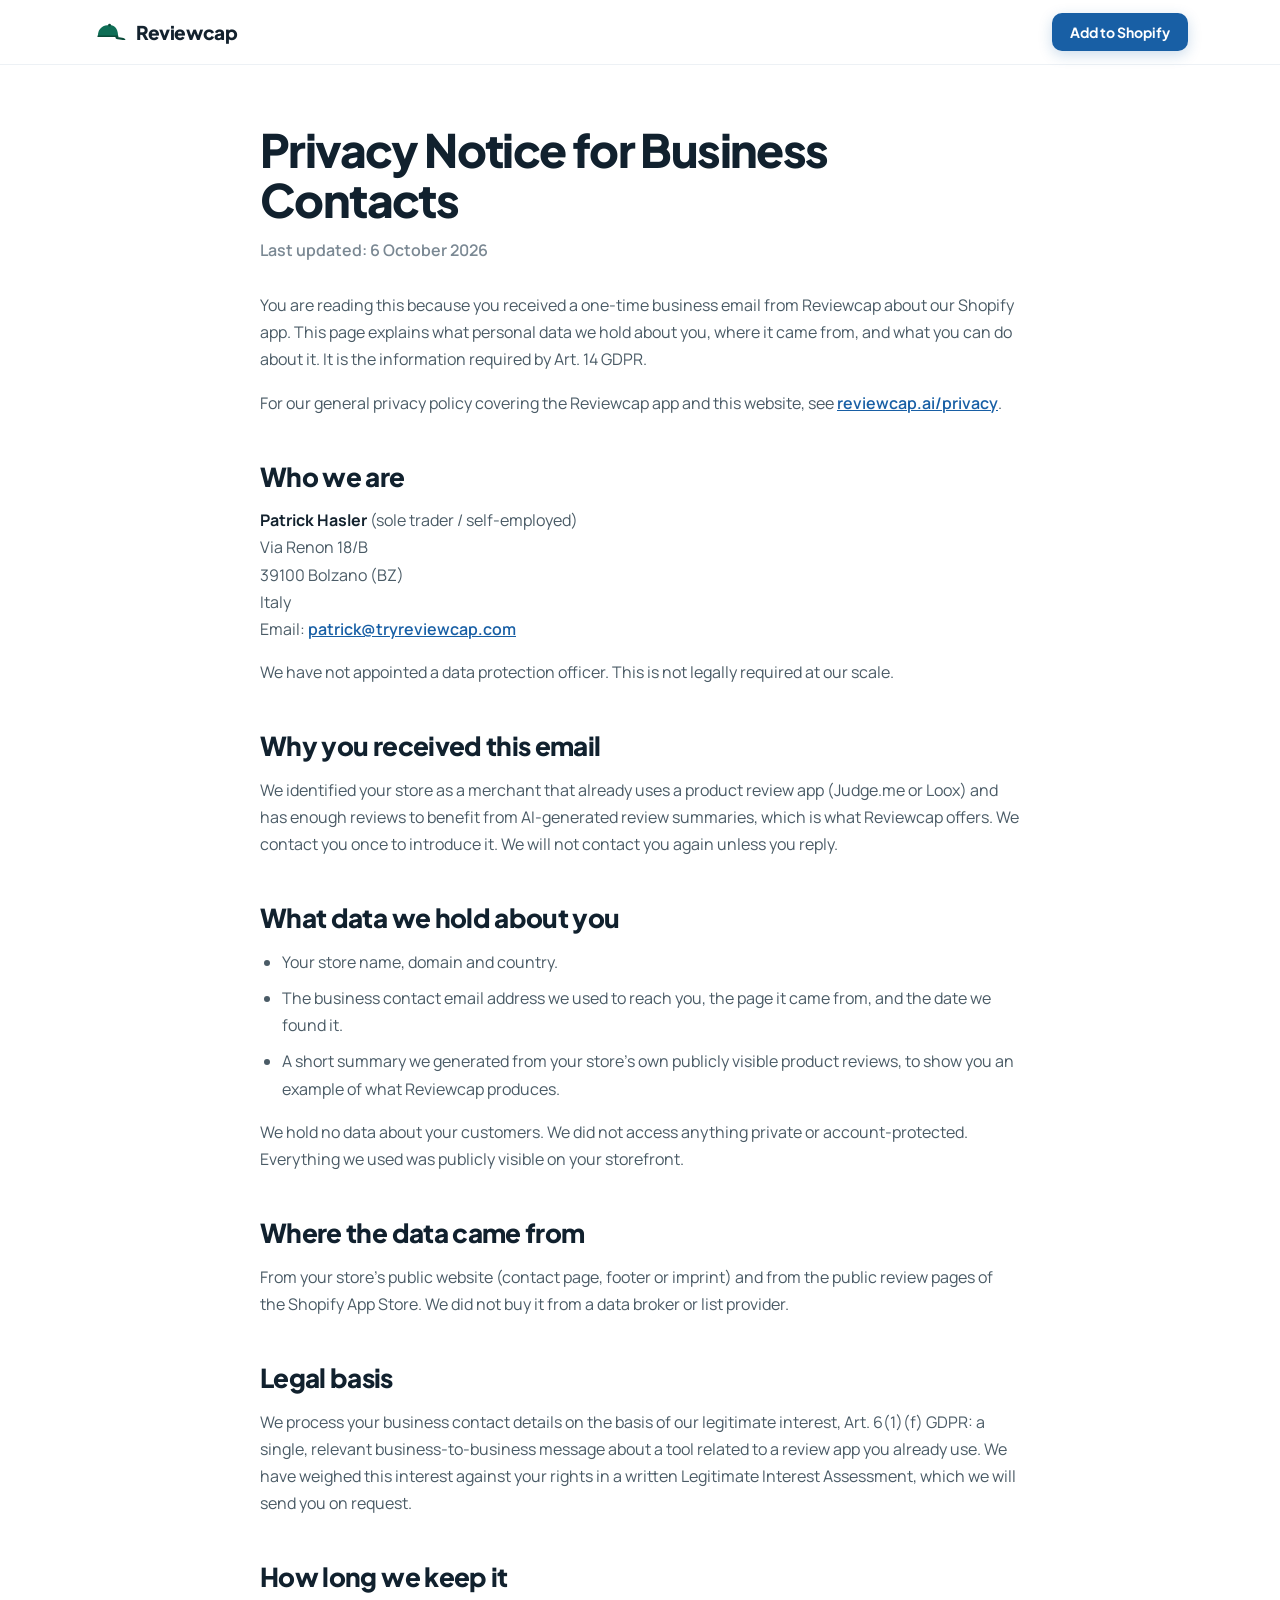
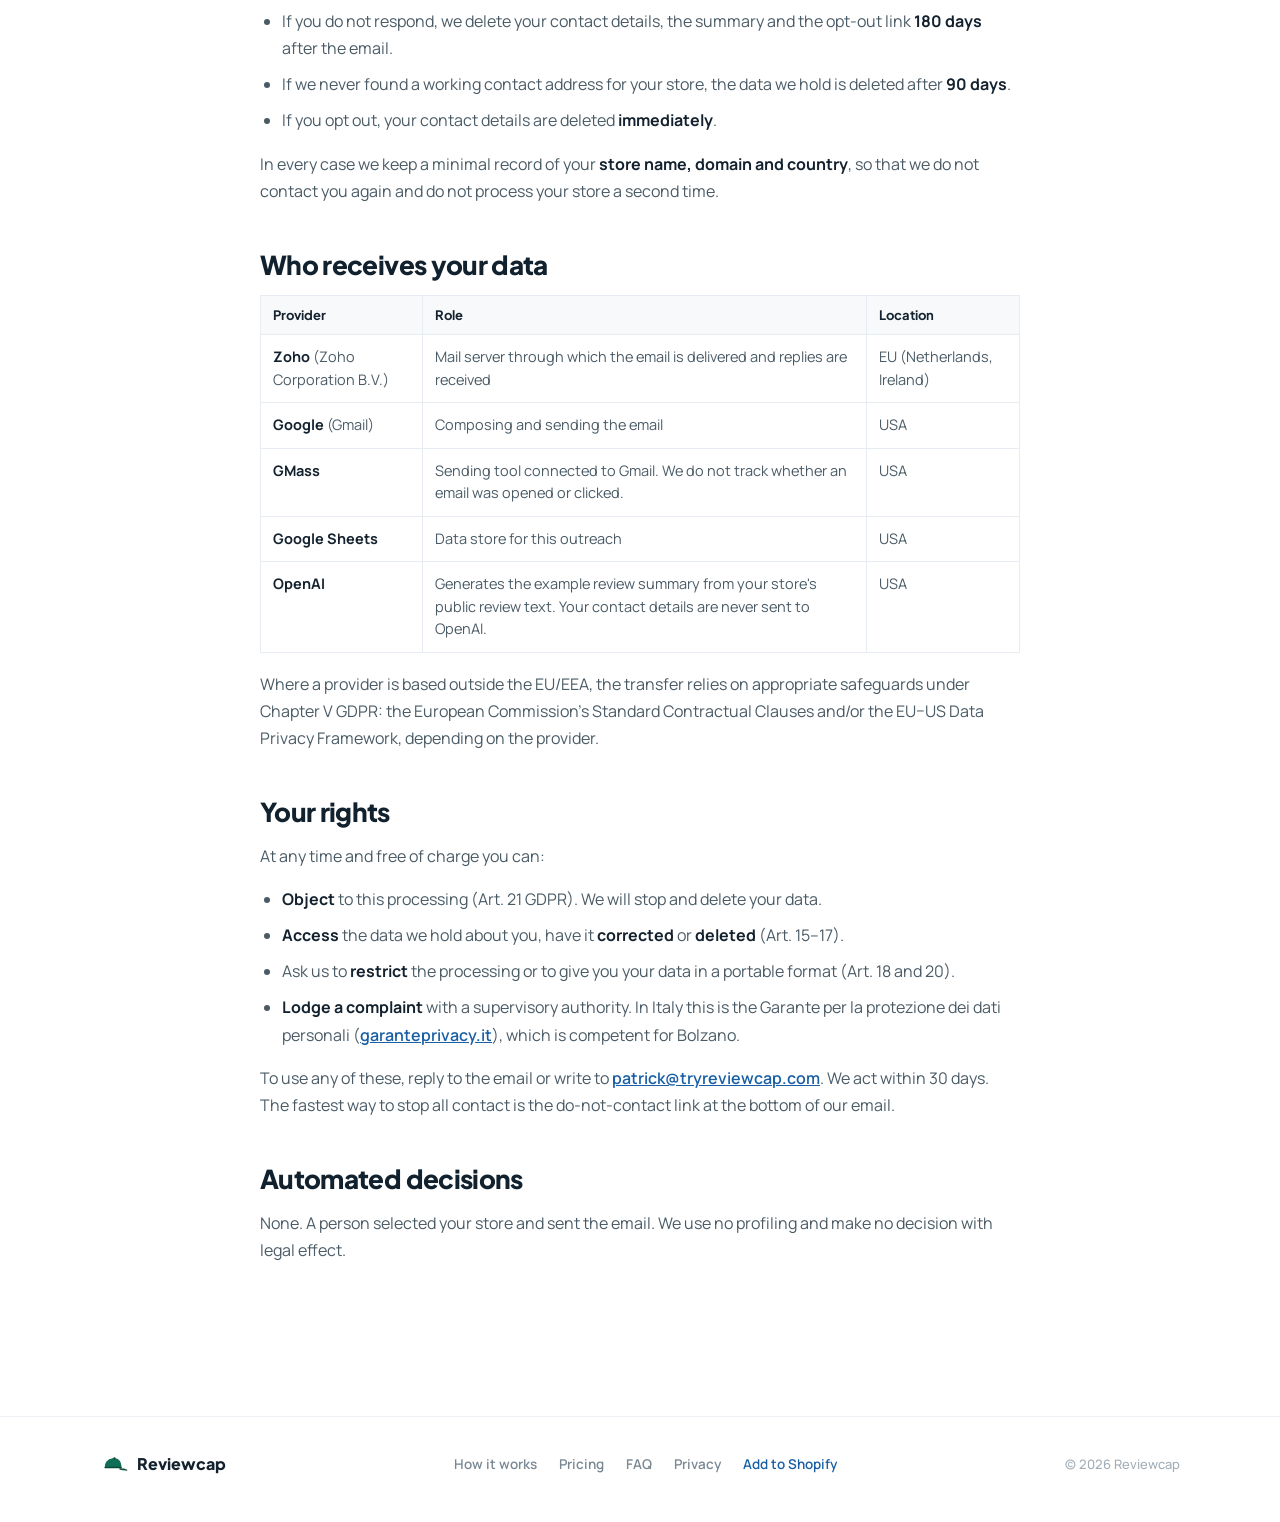
==== privacy-outreach.html @ b2573f1a "Add Art. 14 GDPR privacy notice for outreach recipients New page /privacy-outreach, linked from the " ====
<!DOCTYPE html>
<html lang="en">
<head>
<meta charset="utf-8">
<meta name="viewport" content="width=device-width, initial-scale=1">
<title>Privacy Notice for Business Contacts — Reviewcap</title>
<meta name="description" content="Information under Art. 14 GDPR for store owners who received a one-time business email from Reviewcap.">
<meta name="robots" content="noindex, follow">
<link rel="canonical" href="https://reviewcap.ai/privacy-outreach">
<link rel="icon" type="image/svg+xml" href="[data-uri]">
<link rel="preconnect" href="https://fonts.googleapis.com">
<link rel="preconnect" href="https://fonts.gstatic.com" crossorigin>
<link href="https://fonts.googleapis.com/css2?family=Plus+Jakarta+Sans:wght@500;600;700;800&family=Manrope:wght@400;500;600;700&display=swap" rel="stylesheet">
<style>
  *{box-sizing:border-box;}
  html{scroll-behavior:smooth;}
  body{margin:0;font-family:'Manrope',sans-serif;color:#33454F;background:#fff;-webkit-font-smoothing:antialiased;text-rendering:optimizeLegibility;}
  a{color:inherit;}
  .prose h2{font-family:'Plus Jakarta Sans',sans-serif;font-weight:800;font-size:clamp(21px,2.6vw,26px);line-height:1.25;letter-spacing:-0.025em;color:#11212E;margin:44px 0 14px;}
  .prose h3{font-family:'Plus Jakarta Sans',sans-serif;font-weight:700;font-size:17px;line-height:1.3;letter-spacing:-0.015em;color:#13222E;margin:28px 0 10px;}
  .prose p{margin:0 0 16px;font-size:16px;line-height:1.7;color:#4A5B66;}
  .prose ul{margin:0 0 16px;padding-left:22px;}
  .prose li{font-size:16px;line-height:1.7;color:#4A5B66;margin-bottom:9px;}
  .prose strong{color:#13222E;font-weight:700;}
  .prose a{color:#185FA5;font-weight:600;}
  .tbl{width:100%;border-collapse:collapse;margin:0 0 18px;font-size:14.5px;}
  .tbl th{text-align:left;font-family:'Plus Jakarta Sans',sans-serif;font-weight:700;font-size:13px;color:#13222E;padding:11px 12px;background:#F7F9FB;border:1px solid #E6ECF1;}
  .tbl td{padding:11px 12px;border:1px solid #E6ECF1;color:#4A5B66;line-height:1.55;vertical-align:top;}
  .scroller{overflow-x:auto;-webkit-overflow-scrolling:touch;}
</style>
</head>
<body>

<div style="background:#fff;overflow:hidden;">

  <!-- NAV -->
  <nav style="position:sticky;top:0;z-index:50;background:rgba(255,255,255,0.82);backdrop-filter:blur(12px);border-bottom:1px solid #EDF1F5;">
    <div style="max-width:1140px;margin:0 auto;padding:13px 22px;display:flex;align-items:center;justify-content:space-between;gap:16px;">
      <a href="/" style="display:flex;align-items:center;gap:10px;text-decoration:none;">
        <svg width="34" height="24" viewBox="0 0 64 44" fill="none" style="display:block;flex:none;">
          <path d="M11 30 C11 14 22 9 33 9 C45 9 49 19 49 30 Z" fill="#0F6E56"/>
          <rect x="10" y="28.5" width="40" height="3" rx="1.5" fill="#0A4B39"/>
          <path d="M44 31.5 C54 31.5 62 33.5 63 36.5 C62.2 38 56 37 48.5 35.8 C45 35.2 44 33.5 44 31.5 Z" fill="#0A4B39"/>
          <circle cx="33" cy="9" r="2.6" fill="#0A4B39"/>
        </svg>
        <span style="font-family:'Plus Jakarta Sans',sans-serif;font-weight:800;font-size:19px;color:#13222E;letter-spacing:-0.02em;">Reviewcap</span>
      </a>
      <a href="https://apps.shopify.com/reviewcap-ai" target="_blank" rel="noopener" style="display:inline-flex;align-items:center;gap:8px;background:#185FA5;color:#fff;font-family:'Plus Jakarta Sans',sans-serif;font-weight:700;font-size:14px;padding:10px 18px;border-radius:10px;text-decoration:none;box-shadow:0 4px 14px rgba(24,95,165,0.22);">Add to Shopify</a>
    </div>
  </nav>

  <!-- HEADER -->
  <header style="padding:clamp(36px,5vw,60px) 22px clamp(20px,3vw,28px);background:#fff;">
    <div style="max-width:760px;margin:0 auto;">
      <h1 style="font-family:'Plus Jakarta Sans',sans-serif;font-weight:800;font-size:clamp(32px,4vw,46px);line-height:1.08;letter-spacing:-0.035em;color:#11212E;margin:0 0 14px;">Privacy Notice for Business Contacts</h1>
      <p style="font-size:16px;line-height:1.6;color:#7A8893;margin:0;font-weight:600;">Last updated: 6 October 2026</p>
    </div>
  </header>

  <!-- BODY -->
  <main class="prose" style="padding:0 22px clamp(60px,8vw,96px);">
    <div style="max-width:760px;margin:0 auto;">

      <p>You are reading this because you received a one-time business email from Reviewcap about our Shopify app. This page explains what personal data we hold about you, where it came from, and what you can do about it. It is the information required by Art. 14 GDPR.</p>
      <p>For our general privacy policy covering the Reviewcap app and this website, see <a href="/privacy">reviewcap.ai/privacy</a>.</p>

      <h2>Who we are</h2>
      <p>
        <strong>Patrick Hasler</strong> (sole trader / self-employed)<br>
        Via Renon 18/B<br>
        39100 Bolzano (BZ)<br>
        Italy<br>
        Email: <a href="mailto:patrick@tryreviewcap.com">patrick@tryreviewcap.com</a>
      </p>
      <p>We have not appointed a data protection officer. This is not legally required at our scale.</p>

      <h2>Why you received this email</h2>
      <p>We identified your store as a merchant that already uses a product review app (Judge.me or Loox) and has enough reviews to benefit from AI-generated review summaries, which is what Reviewcap offers. We contact you once to introduce it. We will not contact you again unless you reply.</p>

      <h2>What data we hold about you</h2>
      <ul>
        <li>Your store name, domain and country.</li>
        <li>The business contact email address we used to reach you, the page it came from, and the date we found it.</li>
        <li>A short summary we generated from your store's own publicly visible product reviews, to show you an example of what Reviewcap produces.</li>
      </ul>
      <p>We hold no data about your customers. We did not access anything private or account-protected. Everything we used was publicly visible on your storefront.</p>

      <h2>Where the data came from</h2>
      <p>From your store's public website (contact page, footer or imprint) and from the public review pages of the Shopify App Store. We did not buy it from a data broker or list provider.</p>

      <h2>Legal basis</h2>
      <p>We process your business contact details on the basis of our legitimate interest, Art. 6(1)(f) GDPR: a single, relevant business-to-business message about a tool related to a review app you already use. We have weighed this interest against your rights in a written Legitimate Interest Assessment, which we will send you on request.</p>

      <h2>How long we keep it</h2>
      <ul>
        <li>If you do not respond, we delete your contact details, the summary and the opt-out link <strong>180 days</strong> after the email.</li>
        <li>If we never found a working contact address for your store, the data we hold is deleted after <strong>90 days</strong>.</li>
        <li>If you opt out, your contact details are deleted <strong>immediately</strong>.</li>
      </ul>
      <p>In every case we keep a minimal record of your <strong>store name, domain and country</strong>, so that we do not contact you again and do not process your store a second time.</p>

      <h2>Who receives your data</h2>
      <div class="scroller">
        <table class="tbl">
          <thead>
            <tr><th>Provider</th><th>Role</th><th>Location</th></tr>
          </thead>
          <tbody>
            <tr>
              <td><strong>Zoho</strong> (Zoho Corporation B.V.)</td>
              <td>Mail server through which the email is delivered and replies are received</td>
              <td>EU (Netherlands, Ireland)</td>
            </tr>
            <tr>
              <td><strong>Google</strong> (Gmail)</td>
              <td>Composing and sending the email</td>
              <td>USA</td>
            </tr>
            <tr>
              <td><strong>GMass</strong></td>
              <td>Sending tool connected to Gmail. We do not track whether an email was opened or clicked.</td>
              <td>USA</td>
            </tr>
            <tr>
              <td><strong>Google Sheets</strong></td>
              <td>Data store for this outreach</td>
              <td>USA</td>
            </tr>
            <tr>
              <td><strong>OpenAI</strong></td>
              <td>Generates the example review summary from your store's public review text. Your contact details are never sent to OpenAI.</td>
              <td>USA</td>
            </tr>
          </tbody>
        </table>
      </div>
      <p>Where a provider is based outside the EU/EEA, the transfer relies on appropriate safeguards under Chapter V GDPR: the European Commission's Standard Contractual Clauses and/or the EU&ndash;US Data Privacy Framework, depending on the provider.</p>

      <h2>Your rights</h2>
      <p>At any time and free of charge you can:</p>
      <ul>
        <li><strong>Object</strong> to this processing (Art. 21 GDPR). We will stop and delete your data.</li>
        <li><strong>Access</strong> the data we hold about you, have it <strong>corrected</strong> or <strong>deleted</strong> (Art. 15&ndash;17).</li>
        <li>Ask us to <strong>restrict</strong> the processing or to give you your data in a portable format (Art. 18 and 20).</li>
        <li><strong>Lodge a complaint</strong> with a supervisory authority. In Italy this is the Garante per la protezione dei dati personali (<a href="https://www.garanteprivacy.it" target="_blank" rel="noopener">garanteprivacy.it</a>), which is competent for Bolzano.</li>
      </ul>
      <p>To use any of these, reply to the email or write to <a href="mailto:patrick@tryreviewcap.com">patrick@tryreviewcap.com</a>. We act within 30 days. The fastest way to stop all contact is the do-not-contact link at the bottom of our email.</p>

      <h2>Automated decisions</h2>
      <p>None. A person selected your store and sent the email. We use no profiling and make no decision with legal effect.</p>

    </div>
  </main>

  <!-- FOOTER -->
  <footer style="padding:36px 22px 48px;border-top:1px solid #EDF1F5;margin-top:40px;">
    <div style="max-width:1080px;margin:0 auto;display:flex;flex-wrap:wrap;align-items:center;justify-content:space-between;gap:16px;">
      <div style="display:flex;align-items:center;gap:9px;">
        <svg width="28" height="20" viewBox="0 0 64 44" fill="none" style="display:block;flex:none;">
          <path d="M11 30 C11 14 22 9 33 9 C45 9 49 19 49 30 Z" fill="#0F6E56"/>
          <rect x="10" y="28.5" width="40" height="3" rx="1.5" fill="#0A4B39"/>
          <path d="M44 31.5 C54 31.5 62 33.5 63 36.5 C62.2 38 56 37 48.5 35.8 C45 35.2 44 33.5 44 31.5 Z" fill="#0A4B39"/>
          <circle cx="33" cy="9" r="2.6" fill="#0A4B39"/>
        </svg>
        <span style="font-family:'Plus Jakarta Sans',sans-serif;font-weight:800;font-size:16px;color:#13222E;">Reviewcap</span>
      </div>
      <div style="display:flex;flex-wrap:wrap;gap:22px;font-size:13.5px;font-weight:600;color:#7A8893;">
        <a href="/#how" style="text-decoration:none;">How it works</a>
        <a href="/#pricing" style="text-decoration:none;">Pricing</a>
        <a href="/#faq" style="text-decoration:none;">FAQ</a>
        <a href="/privacy" style="text-decoration:none;">Privacy</a>
        <a href="https://apps.shopify.com/reviewcap-ai" target="_blank" rel="noopener" style="text-decoration:none;color:#185FA5;">Add to Shopify</a>
      </div>
      <div style="font-size:13px;color:#A2AEB7;font-weight:500;">© 2026 Reviewcap</div>
    </div>
  </footer>

</div>

<!-- Umami Analytics (EU region, cookieless). Described in section 6 above. -->
<script defer src="/stats/script.js" data-website-id="f86b073d-2f4e-4fb4-ab42-20ee77f95818" data-host-url="/stats"></script>

</body>
</html>
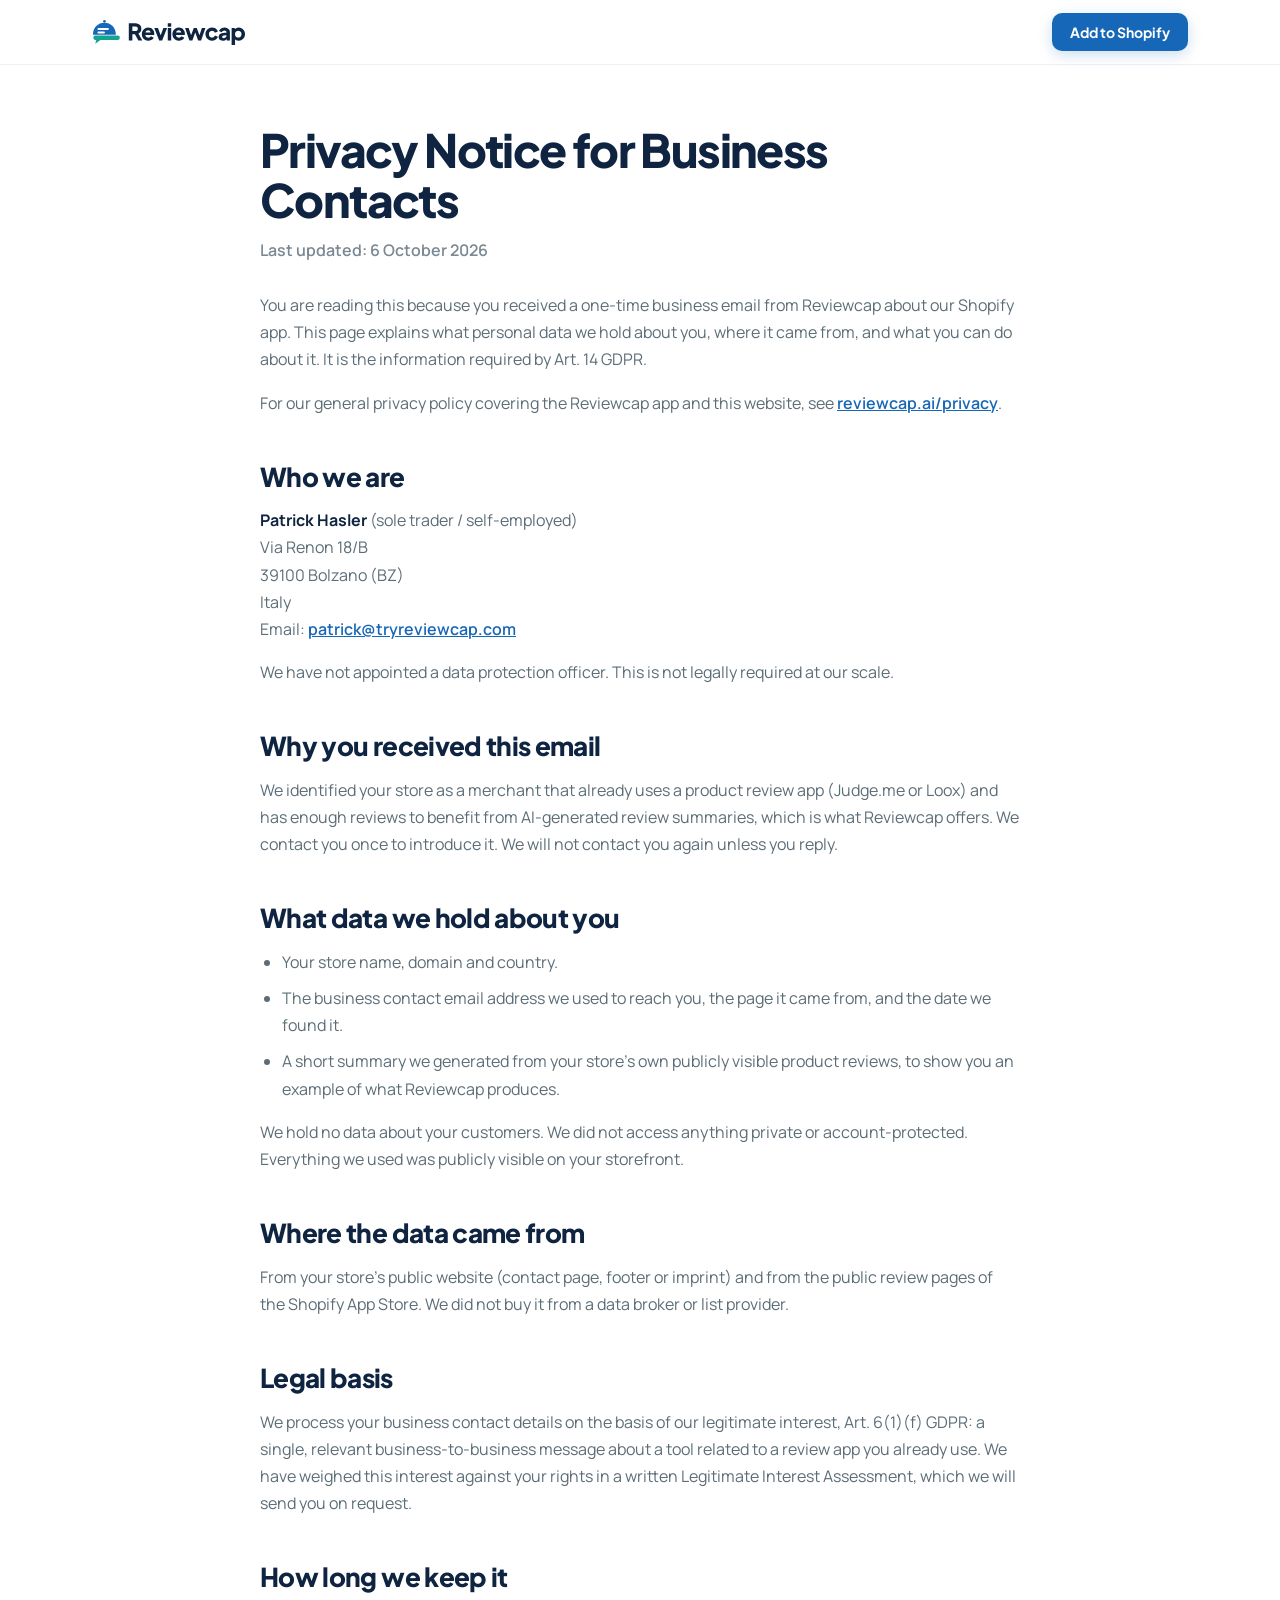
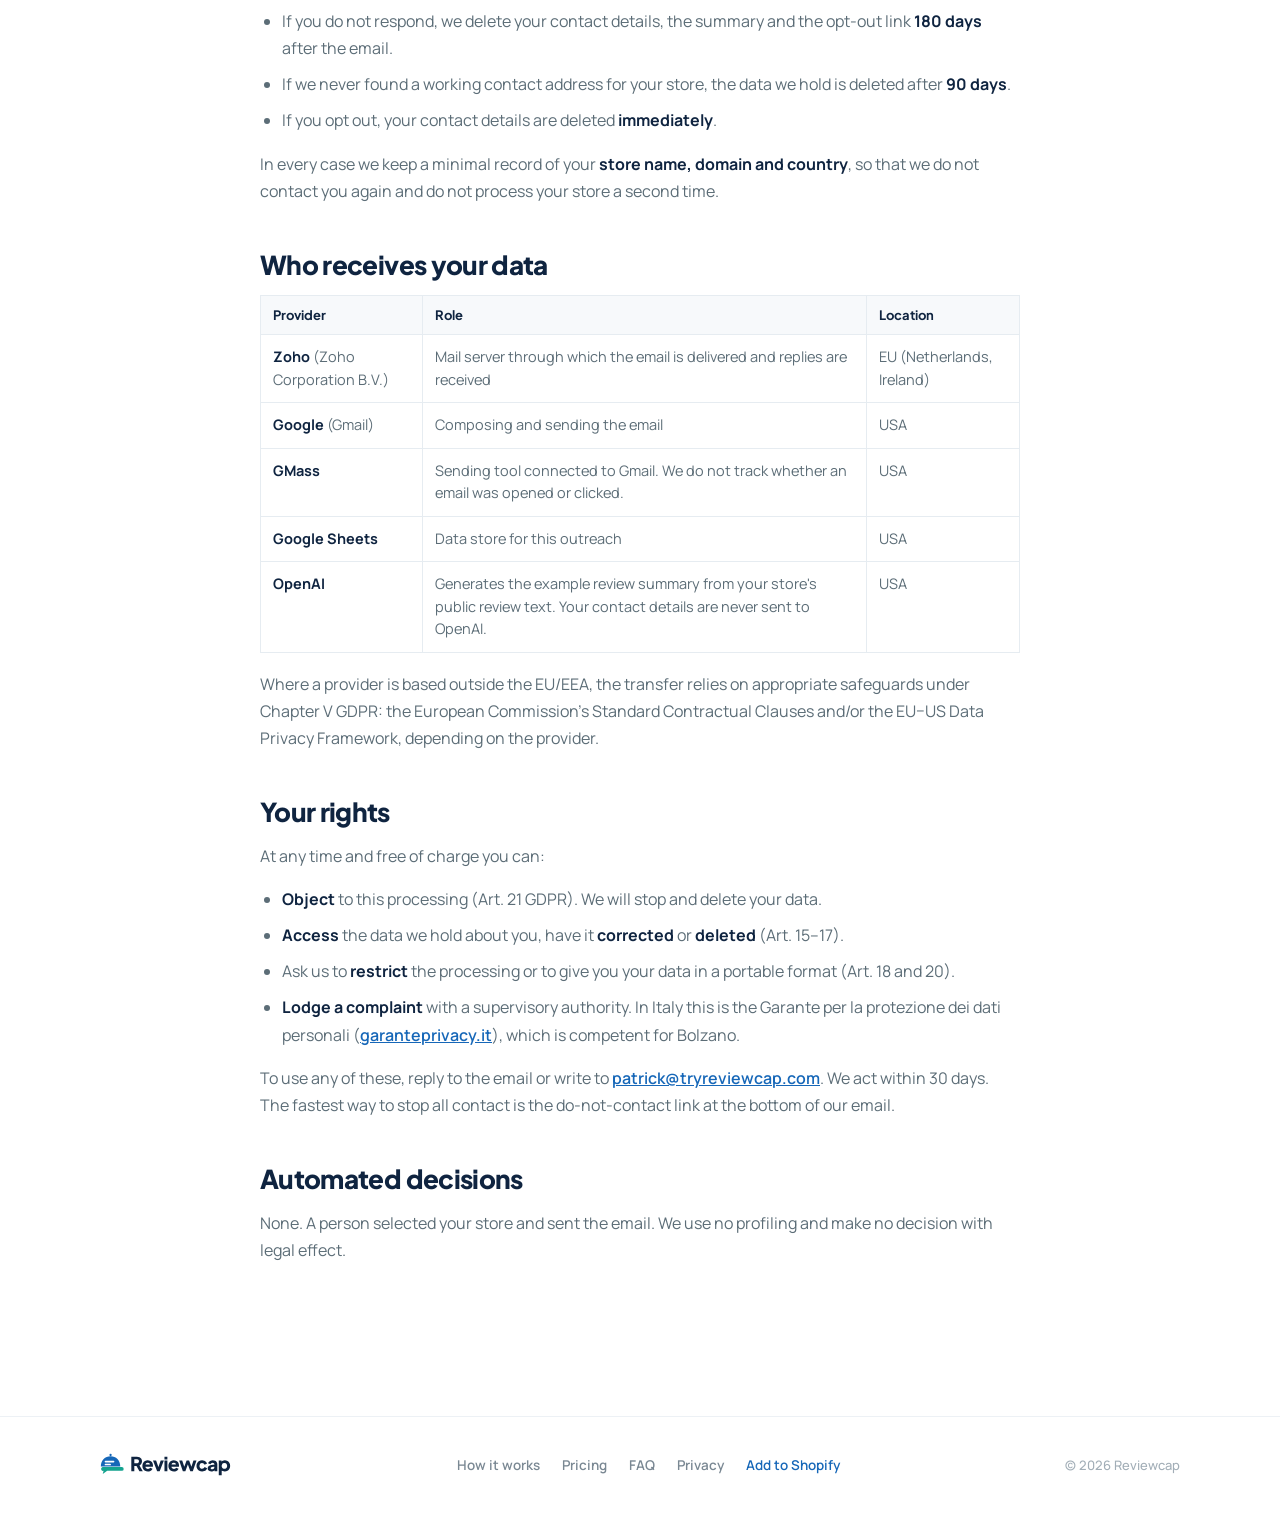
==== commit 2b2d134c: "Switch site to the new Reviewcap brand - Colors as CSS variables in assets/brand.css, new palette fr" ====
--- a/privacy-outreach.html
+++ b/privacy-outreach.html
@@ -7,25 +7,27 @@
 <meta name="description" content="Information under Art. 14 GDPR for store owners who received a one-time business email from Reviewcap.">
 <meta name="robots" content="noindex, follow">
 <link rel="canonical" href="https://reviewcap.ai/privacy-outreach">
-<link rel="icon" type="image/svg+xml" href="[data-uri]">
+<link rel="icon" type="image/svg+xml" href="/assets/reviewcap-favicon.svg">
+<link rel="apple-touch-icon" href="/assets/apple-touch-icon.png">
 <link rel="preconnect" href="https://fonts.googleapis.com">
 <link rel="preconnect" href="https://fonts.gstatic.com" crossorigin>
 <link href="https://fonts.googleapis.com/css2?family=Plus+Jakarta+Sans:wght@500;600;700;800&family=Manrope:wght@400;500;600;700&display=swap" rel="stylesheet">
+<link rel="stylesheet" href="/assets/brand.css">
 <style>
   *{box-sizing:border-box;}
   html{scroll-behavior:smooth;}
-  body{margin:0;font-family:'Manrope',sans-serif;color:#33454F;background:#fff;-webkit-font-smoothing:antialiased;text-rendering:optimizeLegibility;}
+  body{margin:0;font-family:'Manrope',sans-serif;color:var(--text);background:#fff;-webkit-font-smoothing:antialiased;text-rendering:optimizeLegibility;}
   a{color:inherit;}
-  .prose h2{font-family:'Plus Jakarta Sans',sans-serif;font-weight:800;font-size:clamp(21px,2.6vw,26px);line-height:1.25;letter-spacing:-0.025em;color:#11212E;margin:44px 0 14px;}
-  .prose h3{font-family:'Plus Jakarta Sans',sans-serif;font-weight:700;font-size:17px;line-height:1.3;letter-spacing:-0.015em;color:#13222E;margin:28px 0 10px;}
-  .prose p{margin:0 0 16px;font-size:16px;line-height:1.7;color:#4A5B66;}
+  .prose h2{font-family:'Plus Jakarta Sans',sans-serif;font-weight:800;font-size:clamp(21px,2.6vw,26px);line-height:1.25;letter-spacing:-0.025em;color:var(--ink);margin:44px 0 14px;}
+  .prose h3{font-family:'Plus Jakarta Sans',sans-serif;font-weight:700;font-size:17px;line-height:1.3;letter-spacing:-0.015em;color:var(--ink);margin:28px 0 10px;}
+  .prose p{margin:0 0 16px;font-size:16px;line-height:1.7;color:var(--muted);}
   .prose ul{margin:0 0 16px;padding-left:22px;}
-  .prose li{font-size:16px;line-height:1.7;color:#4A5B66;margin-bottom:9px;}
-  .prose strong{color:#13222E;font-weight:700;}
-  .prose a{color:#185FA5;font-weight:600;}
+  .prose li{font-size:16px;line-height:1.7;color:var(--muted);margin-bottom:9px;}
+  .prose strong{color:var(--ink);font-weight:700;}
+  .prose a{color:var(--primary);font-weight:600;}
   .tbl{width:100%;border-collapse:collapse;margin:0 0 18px;font-size:14.5px;}
-  .tbl th{text-align:left;font-family:'Plus Jakarta Sans',sans-serif;font-weight:700;font-size:13px;color:#13222E;padding:11px 12px;background:#F7F9FB;border:1px solid #E6ECF1;}
-  .tbl td{padding:11px 12px;border:1px solid #E6ECF1;color:#4A5B66;line-height:1.55;vertical-align:top;}
+  .tbl th{text-align:left;font-family:'Plus Jakarta Sans',sans-serif;font-weight:700;font-size:13px;color:var(--ink);padding:11px 12px;background:var(--bg-soft);border:1px solid var(--line);}
+  .tbl td{padding:11px 12px;border:1px solid var(--line);color:var(--muted);line-height:1.55;vertical-align:top;}
   .scroller{overflow-x:auto;-webkit-overflow-scrolling:touch;}
 </style>
 </head>
@@ -34,26 +36,20 @@
 <div style="background:#fff;overflow:hidden;">
 
   <!-- NAV -->
-  <nav style="position:sticky;top:0;z-index:50;background:rgba(255,255,255,0.82);backdrop-filter:blur(12px);border-bottom:1px solid #EDF1F5;">
+  <nav style="position:sticky;top:0;z-index:50;background:rgba(255,255,255,0.82);backdrop-filter:blur(12px);border-bottom:1px solid var(--line-soft);">
     <div style="max-width:1140px;margin:0 auto;padding:13px 22px;display:flex;align-items:center;justify-content:space-between;gap:16px;">
       <a href="/" style="display:flex;align-items:center;gap:10px;text-decoration:none;">
-        <svg width="34" height="24" viewBox="0 0 64 44" fill="none" style="display:block;flex:none;">
-          <path d="M11 30 C11 14 22 9 33 9 C45 9 49 19 49 30 Z" fill="#0F6E56"/>
-          <rect x="10" y="28.5" width="40" height="3" rx="1.5" fill="#0A4B39"/>
-          <path d="M44 31.5 C54 31.5 62 33.5 63 36.5 C62.2 38 56 37 48.5 35.8 C45 35.2 44 33.5 44 31.5 Z" fill="#0A4B39"/>
-          <circle cx="33" cy="9" r="2.6" fill="#0A4B39"/>
-        </svg>
-        <span style="font-family:'Plus Jakarta Sans',sans-serif;font-weight:800;font-size:19px;color:#13222E;letter-spacing:-0.02em;">Reviewcap</span>
+        <img src="/assets/reviewcap-logo-horizontal-color.svg" alt="Reviewcap" width="154" height="27" style="display:block;height:27px;width:auto;">
       </a>
-      <a href="https://apps.shopify.com/reviewcap-ai" target="_blank" rel="noopener" style="display:inline-flex;align-items:center;gap:8px;background:#185FA5;color:#fff;font-family:'Plus Jakarta Sans',sans-serif;font-weight:700;font-size:14px;padding:10px 18px;border-radius:10px;text-decoration:none;box-shadow:0 4px 14px rgba(24,95,165,0.22);">Add to Shopify</a>
+      <a href="https://apps.shopify.com/reviewcap-ai" target="_blank" rel="noopener" style="display:inline-flex;align-items:center;gap:8px;background:var(--primary);color:#fff;font-family:'Plus Jakarta Sans',sans-serif;font-weight:700;font-size:14px;padding:10px 18px;border-radius:10px;text-decoration:none;box-shadow:0 4px 14px rgba(22,103,184,0.22);">Add to Shopify</a>
     </div>
   </nav>
 
   <!-- HEADER -->
   <header style="padding:clamp(36px,5vw,60px) 22px clamp(20px,3vw,28px);background:#fff;">
     <div style="max-width:760px;margin:0 auto;">
-      <h1 style="font-family:'Plus Jakarta Sans',sans-serif;font-weight:800;font-size:clamp(32px,4vw,46px);line-height:1.08;letter-spacing:-0.035em;color:#11212E;margin:0 0 14px;">Privacy Notice for Business Contacts</h1>
-      <p style="font-size:16px;line-height:1.6;color:#7A8893;margin:0;font-weight:600;">Last updated: 6 October 2026</p>
+      <h1 style="font-family:'Plus Jakarta Sans',sans-serif;font-weight:800;font-size:clamp(32px,4vw,46px);line-height:1.08;letter-spacing:-0.035em;color:var(--ink);margin:0 0 14px;">Privacy Notice for Business Contacts</h1>
+      <p style="font-size:16px;line-height:1.6;color:var(--subtle);margin:0;font-weight:600;">Last updated: 6 October 2026</p>
     </div>
   </header>
 
@@ -153,23 +149,17 @@
   </main>
 
   <!-- FOOTER -->
-  <footer style="padding:36px 22px 48px;border-top:1px solid #EDF1F5;margin-top:40px;">
+  <footer style="padding:36px 22px 48px;border-top:1px solid var(--line-soft);margin-top:40px;">
     <div style="max-width:1080px;margin:0 auto;display:flex;flex-wrap:wrap;align-items:center;justify-content:space-between;gap:16px;">
       <div style="display:flex;align-items:center;gap:9px;">
-        <svg width="28" height="20" viewBox="0 0 64 44" fill="none" style="display:block;flex:none;">
-          <path d="M11 30 C11 14 22 9 33 9 C45 9 49 19 49 30 Z" fill="#0F6E56"/>
-          <rect x="10" y="28.5" width="40" height="3" rx="1.5" fill="#0A4B39"/>
-          <path d="M44 31.5 C54 31.5 62 33.5 63 36.5 C62.2 38 56 37 48.5 35.8 C45 35.2 44 33.5 44 31.5 Z" fill="#0A4B39"/>
-          <circle cx="33" cy="9" r="2.6" fill="#0A4B39"/>
-        </svg>
-        <span style="font-family:'Plus Jakarta Sans',sans-serif;font-weight:800;font-size:16px;color:#13222E;">Reviewcap</span>
+        <img src="/assets/reviewcap-logo-horizontal-color.svg" alt="Reviewcap" width="132" height="23" style="display:block;height:23px;width:auto;">
       </div>
-      <div style="display:flex;flex-wrap:wrap;gap:22px;font-size:13.5px;font-weight:600;color:#7A8893;">
+      <div style="display:flex;flex-wrap:wrap;gap:22px;font-size:13.5px;font-weight:600;color:var(--subtle);">
         <a href="/#how" style="text-decoration:none;">How it works</a>
         <a href="/#pricing" style="text-decoration:none;">Pricing</a>
         <a href="/#faq" style="text-decoration:none;">FAQ</a>
         <a href="/privacy" style="text-decoration:none;">Privacy</a>
-        <a href="https://apps.shopify.com/reviewcap-ai" target="_blank" rel="noopener" style="text-decoration:none;color:#185FA5;">Add to Shopify</a>
+        <a href="https://apps.shopify.com/reviewcap-ai" target="_blank" rel="noopener" style="text-decoration:none;color:var(--primary);">Add to Shopify</a>
       </div>
       <div style="font-size:13px;color:#A2AEB7;font-weight:500;">© 2026 Reviewcap</div>
     </div>
--- a/assets/brand.css
+++ b/assets/brand.css
@@ -0,0 +1,19 @@
+/* Reviewcap brand tokens. Source: reviewcap-growth/brand/logo/README.md */
+:root{
+  --primary:#1667b8;        /* cap / primary */
+  --primary-dark:#0f539a;
+  --primary-tint:#EAF2FB;
+  --accent:#14a38f;         /* speech bubble / accent */
+  --accent-ink:#0b7a6a;     /* accent for text on light backgrounds */
+  --accent-wash:#F0F9F7;
+  --accent-tint:#E3F4F0;
+  --accent-line:#CBEAE3;
+  --ink:#0f2440;            /* wordmark, headings */
+  --text:#33454F;
+  --muted:#5C6D77;
+  --subtle:#7A8893;
+  --line:#E6ECF1;
+  --line-soft:#EDF1F5;
+  --bg-soft:#F7F9FB;
+  --brand-gradient:linear-gradient(135deg,#1d6fc0 0%,#12957f 100%);
+}
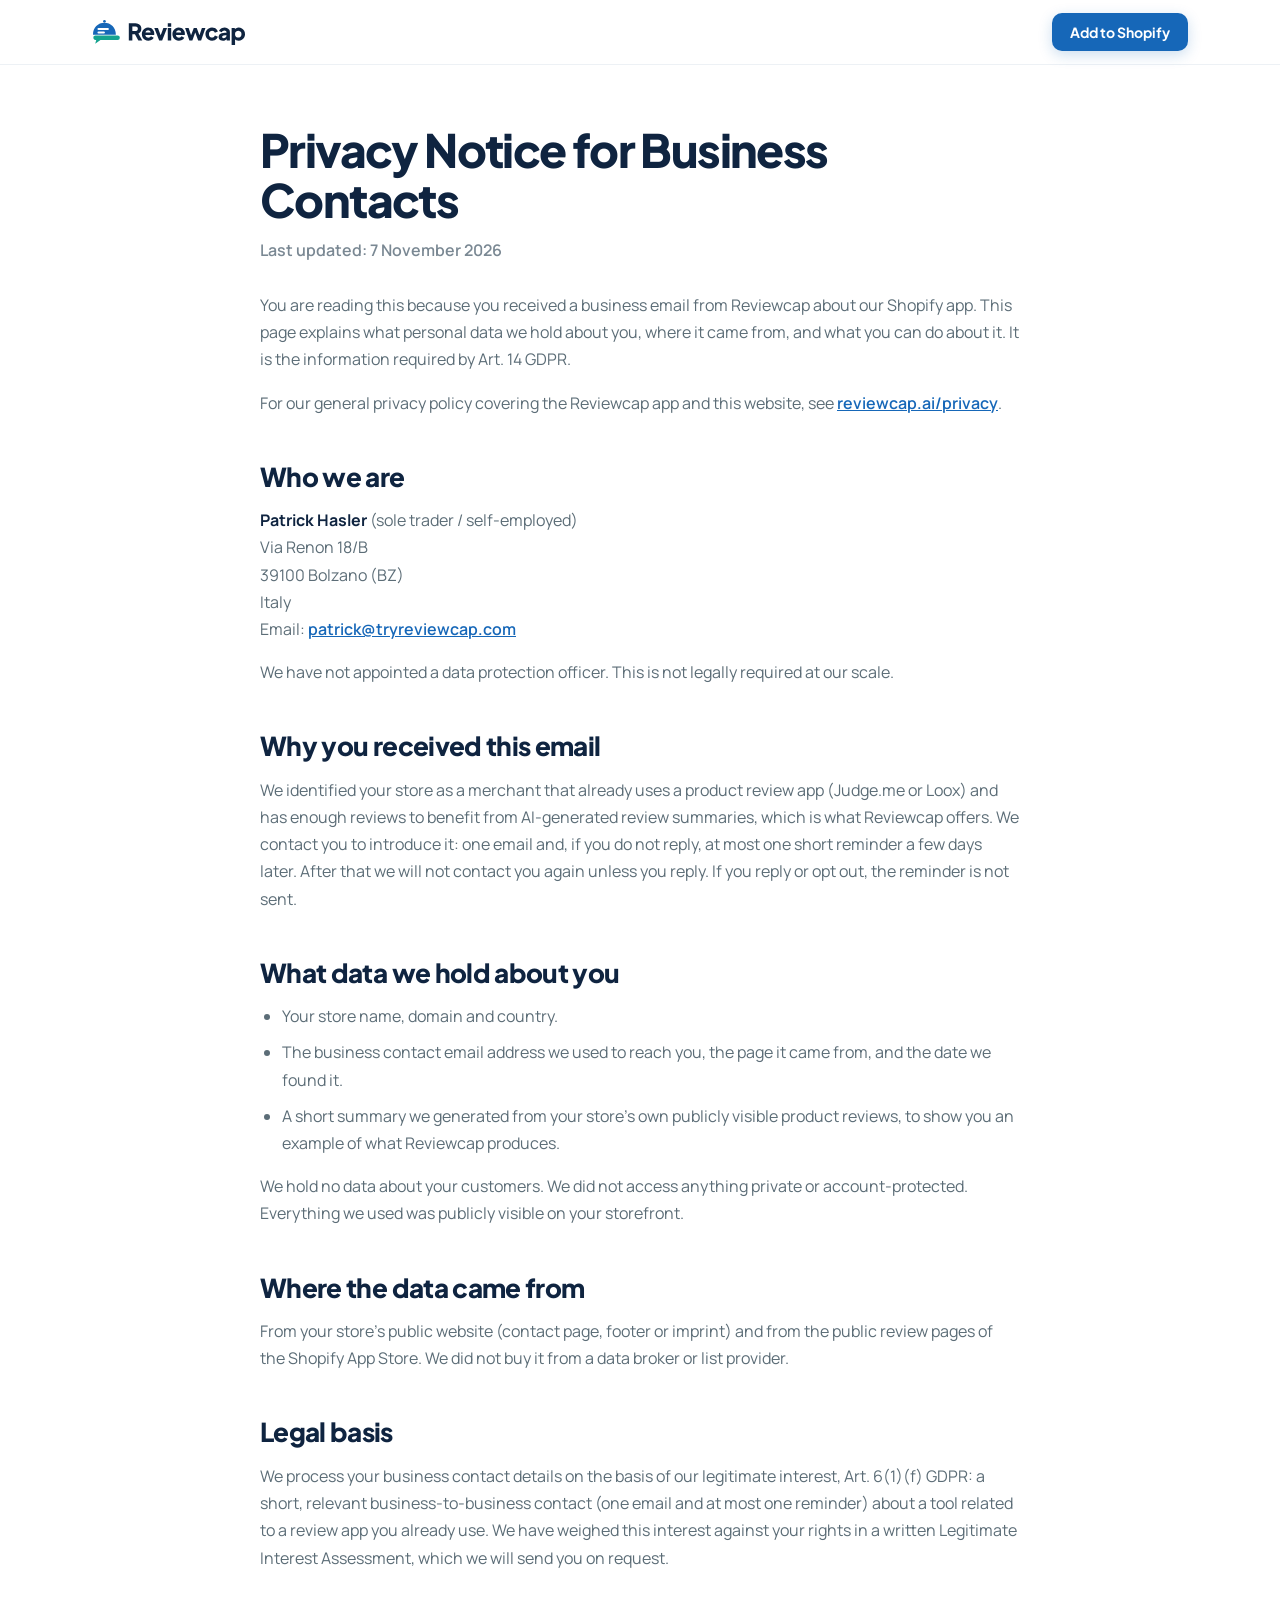
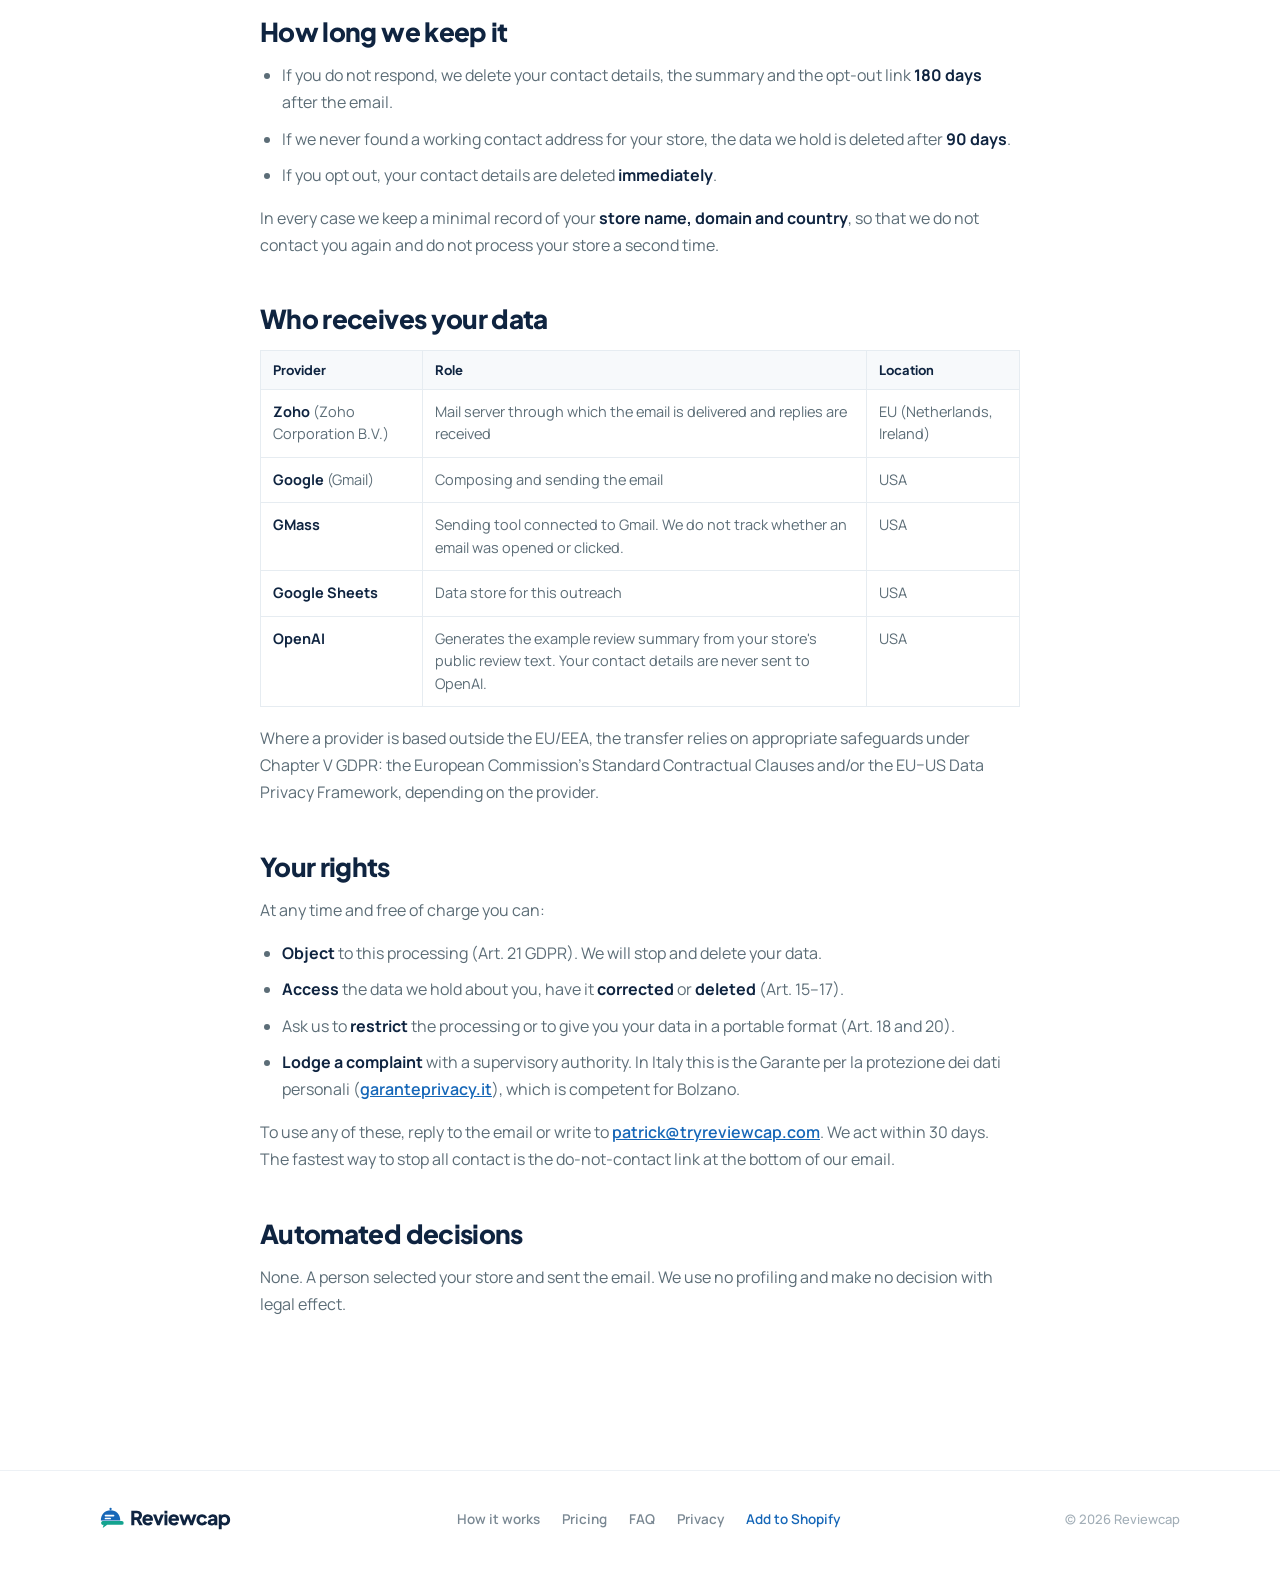
==== commit 8368335c: "Outreach privacy notice: one email plus at most one reminder Co-Authored-By: Claude Opus 5.5 <norepl" ====
--- a/privacy-outreach.html
+++ b/privacy-outreach.html
@@ -4,7 +4,7 @@
 <meta charset="utf-8">
 <meta name="viewport" content="width=device-width, initial-scale=1">
 <title>Privacy Notice for Business Contacts — Reviewcap</title>
-<meta name="description" content="Information under Art. 14 GDPR for store owners who received a one-time business email from Reviewcap.">
+<meta name="description" content="Information under Art. 14 GDPR for store owners who received a business email from Reviewcap.">
 <meta name="robots" content="noindex, follow">
 <link rel="canonical" href="https://reviewcap.ai/privacy-outreach">
 <link rel="icon" type="image/svg+xml" href="/assets/reviewcap-favicon.svg">
@@ -49,7 +49,7 @@
   <header style="padding:clamp(36px,5vw,60px) 22px clamp(20px,3vw,28px);background:#fff;">
     <div style="max-width:760px;margin:0 auto;">
       <h1 style="font-family:'Plus Jakarta Sans',sans-serif;font-weight:800;font-size:clamp(32px,4vw,46px);line-height:1.08;letter-spacing:-0.035em;color:var(--ink);margin:0 0 14px;">Privacy Notice for Business Contacts</h1>
-      <p style="font-size:16px;line-height:1.6;color:var(--subtle);margin:0;font-weight:600;">Last updated: 6 October 2026</p>
+      <p style="font-size:16px;line-height:1.6;color:var(--subtle);margin:0;font-weight:600;">Last updated: 7 November 2026</p>
     </div>
   </header>
 
@@ -57,7 +57,7 @@
   <main class="prose" style="padding:0 22px clamp(60px,8vw,96px);">
     <div style="max-width:760px;margin:0 auto;">
 
-      <p>You are reading this because you received a one-time business email from Reviewcap about our Shopify app. This page explains what personal data we hold about you, where it came from, and what you can do about it. It is the information required by Art. 14 GDPR.</p>
+      <p>You are reading this because you received a business email from Reviewcap about our Shopify app. This page explains what personal data we hold about you, where it came from, and what you can do about it. It is the information required by Art. 14 GDPR.</p>
       <p>For our general privacy policy covering the Reviewcap app and this website, see <a href="/privacy">reviewcap.ai/privacy</a>.</p>
 
       <h2>Who we are</h2>
@@ -71,7 +71,7 @@
       <p>We have not appointed a data protection officer. This is not legally required at our scale.</p>
 
       <h2>Why you received this email</h2>
-      <p>We identified your store as a merchant that already uses a product review app (Judge.me or Loox) and has enough reviews to benefit from AI-generated review summaries, which is what Reviewcap offers. We contact you once to introduce it. We will not contact you again unless you reply.</p>
+      <p>We identified your store as a merchant that already uses a product review app (Judge.me or Loox) and has enough reviews to benefit from AI-generated review summaries, which is what Reviewcap offers. We contact you to introduce it: one email and, if you do not reply, at most one short reminder a few days later. After that we will not contact you again unless you reply. If you reply or opt out, the reminder is not sent.</p>
 
       <h2>What data we hold about you</h2>
       <ul>
@@ -85,7 +85,7 @@
       <p>From your store's public website (contact page, footer or imprint) and from the public review pages of the Shopify App Store. We did not buy it from a data broker or list provider.</p>
 
       <h2>Legal basis</h2>
-      <p>We process your business contact details on the basis of our legitimate interest, Art. 6(1)(f) GDPR: a single, relevant business-to-business message about a tool related to a review app you already use. We have weighed this interest against your rights in a written Legitimate Interest Assessment, which we will send you on request.</p>
+      <p>We process your business contact details on the basis of our legitimate interest, Art. 6(1)(f) GDPR: a short, relevant business-to-business contact (one email and at most one reminder) about a tool related to a review app you already use. We have weighed this interest against your rights in a written Legitimate Interest Assessment, which we will send you on request.</p>
 
       <h2>How long we keep it</h2>
       <ul>
